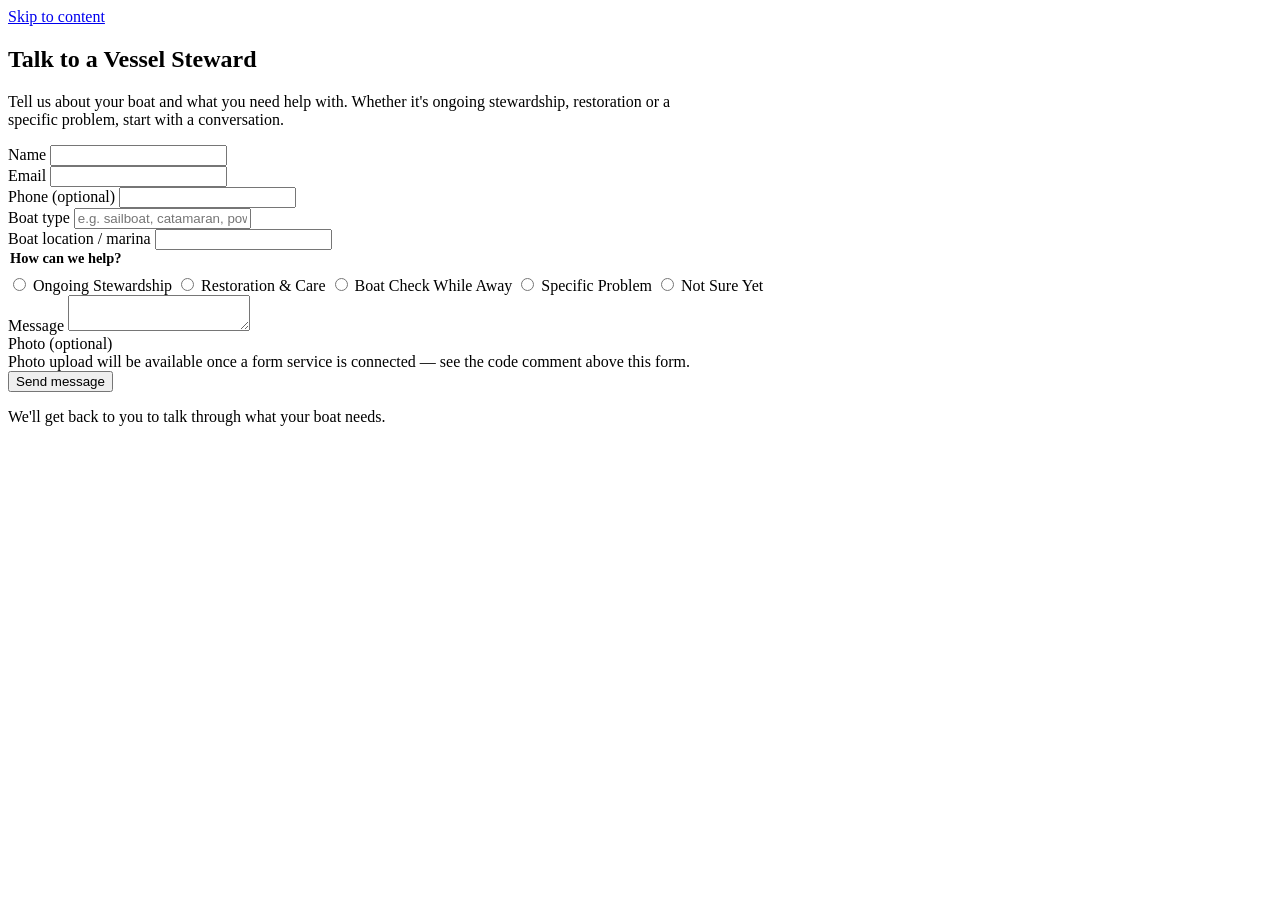
==== contact.html @ 66714bbd "Add files via upload" ====
<!doctype html>
<html lang="en">
<head>
<meta charset="utf-8">
<meta name="viewport" content="width=device-width, initial-scale=1">
<title>Talk to a Vessel Steward — Vessel Steward</title>
<meta name="description" content="Tell us about your boat and what you need help with — stewardship, restoration or a specific problem, on O‘ahu.">
<link rel="icon" href="data:,">
<link rel="preconnect" href="https://fonts.googleapis.com">
<link rel="preconnect" href="https://fonts.gstatic.com" crossorigin>
<link href="https://fonts.googleapis.com/css2?family=Fraunces:opsz,wght@9..144,440;9..144,500;9..144,560&family=Inter:wght@400;500;600;700&display=swap" rel="stylesheet">
<link rel="stylesheet" href="css/tokens.css">
<link rel="stylesheet" href="css/base.css">
<link rel="stylesheet" href="css/layout.css">
<link rel="stylesheet" href="css/components.css">
</head>
<body>
<a class="skip-link" href="#main">Skip to content</a>
<div id="site-header"></div>

<main id="main">
  <section class="wrap" style="padding-block: var(--space-6) var(--space-3); max-width: 44rem;">
    <h1>Talk to a Vessel Steward</h1>
    <p class="lead">Tell us about your boat and what you need help with. Whether it's ongoing stewardship, restoration or a specific problem, start with a conversation.</p>
  </section>

  <section class="wrap section--tight" style="padding-top:0;">
    <!--
      FORM BACKEND — REQUIRED BEFORE LAUNCH
      This is a static site (GitHub Pages) with no backend, so this
      form cannot send itself anywhere yet. Before launch, connect a
      form service such as Formspree, Getform or Basin:
        1. Create an endpoint with the provider of your choice.
        2. Set the <form> action="" below to that endpoint URL.
        3. Set method="POST" (already set).
        4. Follow the provider's docs for any hidden fields they need
           (e.g. Formspree's _replyto or a hidden "subject" field).
      Until that's connected, this form will not deliver messages.
    -->
    <form class="form-grid form-grid--two" action="#" method="POST">
      <div class="field">
        <label for="name">Name</label>
        <input id="name" name="name" type="text" autocomplete="name" required>
      </div>
      <div class="field">
        <label for="email">Email</label>
        <input id="email" name="email" type="email" autocomplete="email" required>
      </div>
      <div class="field">
        <label for="phone">Phone <span style="font-weight:400;color:var(--ink-soft)">(optional)</span></label>
        <input id="phone" name="phone" type="tel" autocomplete="tel">
      </div>
      <div class="field">
        <label for="boat-type">Boat type</label>
        <input id="boat-type" name="boat_type" type="text" placeholder="e.g. sailboat, catamaran, powerboat">
      </div>
      <div class="field field--full">
        <label for="location">Boat location / marina</label>
        <input id="location" name="location" type="text">
      </div>
      <fieldset class="field field--full" style="border:0; padding:0; margin:0;">
        <legend style="font-size:0.9rem; font-weight:600; margin-bottom:0.6em;">How can we help?</legend>
        <div class="radio-group">
          <label class="radio-chip"><input type="radio" name="help_type" value="Ongoing Stewardship" required> Ongoing Stewardship</label>
          <label class="radio-chip"><input type="radio" name="help_type" value="Restoration & Care"> Restoration &amp; Care</label>
          <label class="radio-chip"><input type="radio" name="help_type" value="Boat Check While Away"> Boat Check While Away</label>
          <label class="radio-chip"><input type="radio" name="help_type" value="Specific Problem"> Specific Problem</label>
          <label class="radio-chip"><input type="radio" name="help_type" value="Not Sure Yet"> Not Sure Yet</label>
        </div>
      </fieldset>
      <div class="field field--full">
        <label for="message">Message</label>
        <textarea id="message" name="message" required></textarea>
      </div>
      <div class="field field--full">
        <label for="photo">Photo <span style="font-weight:400;color:var(--ink-soft)">(optional)</span></label>
        <!-- Placeholder only: static hosting can't store uploads.
             A connected form service (see comment above) typically
             supports file-upload fields directly — swap this div
             for that provider's file input once connected. -->
        <div class="upload-ph">Photo upload will be available once a form service is connected — see the code comment above this form.</div>
      </div>
      <div class="field field--full">
        <button class="btn btn-primary" type="submit">Send message</button>
        <p class="field-note">We'll get back to you to talk through what your boat needs.</p>
      </div>
    </form>
  </section>
</main>

<div id="site-footer"></div>
<script src="js/components.js"></script>
<script src="js/main.js"></script>
</body>
</html>
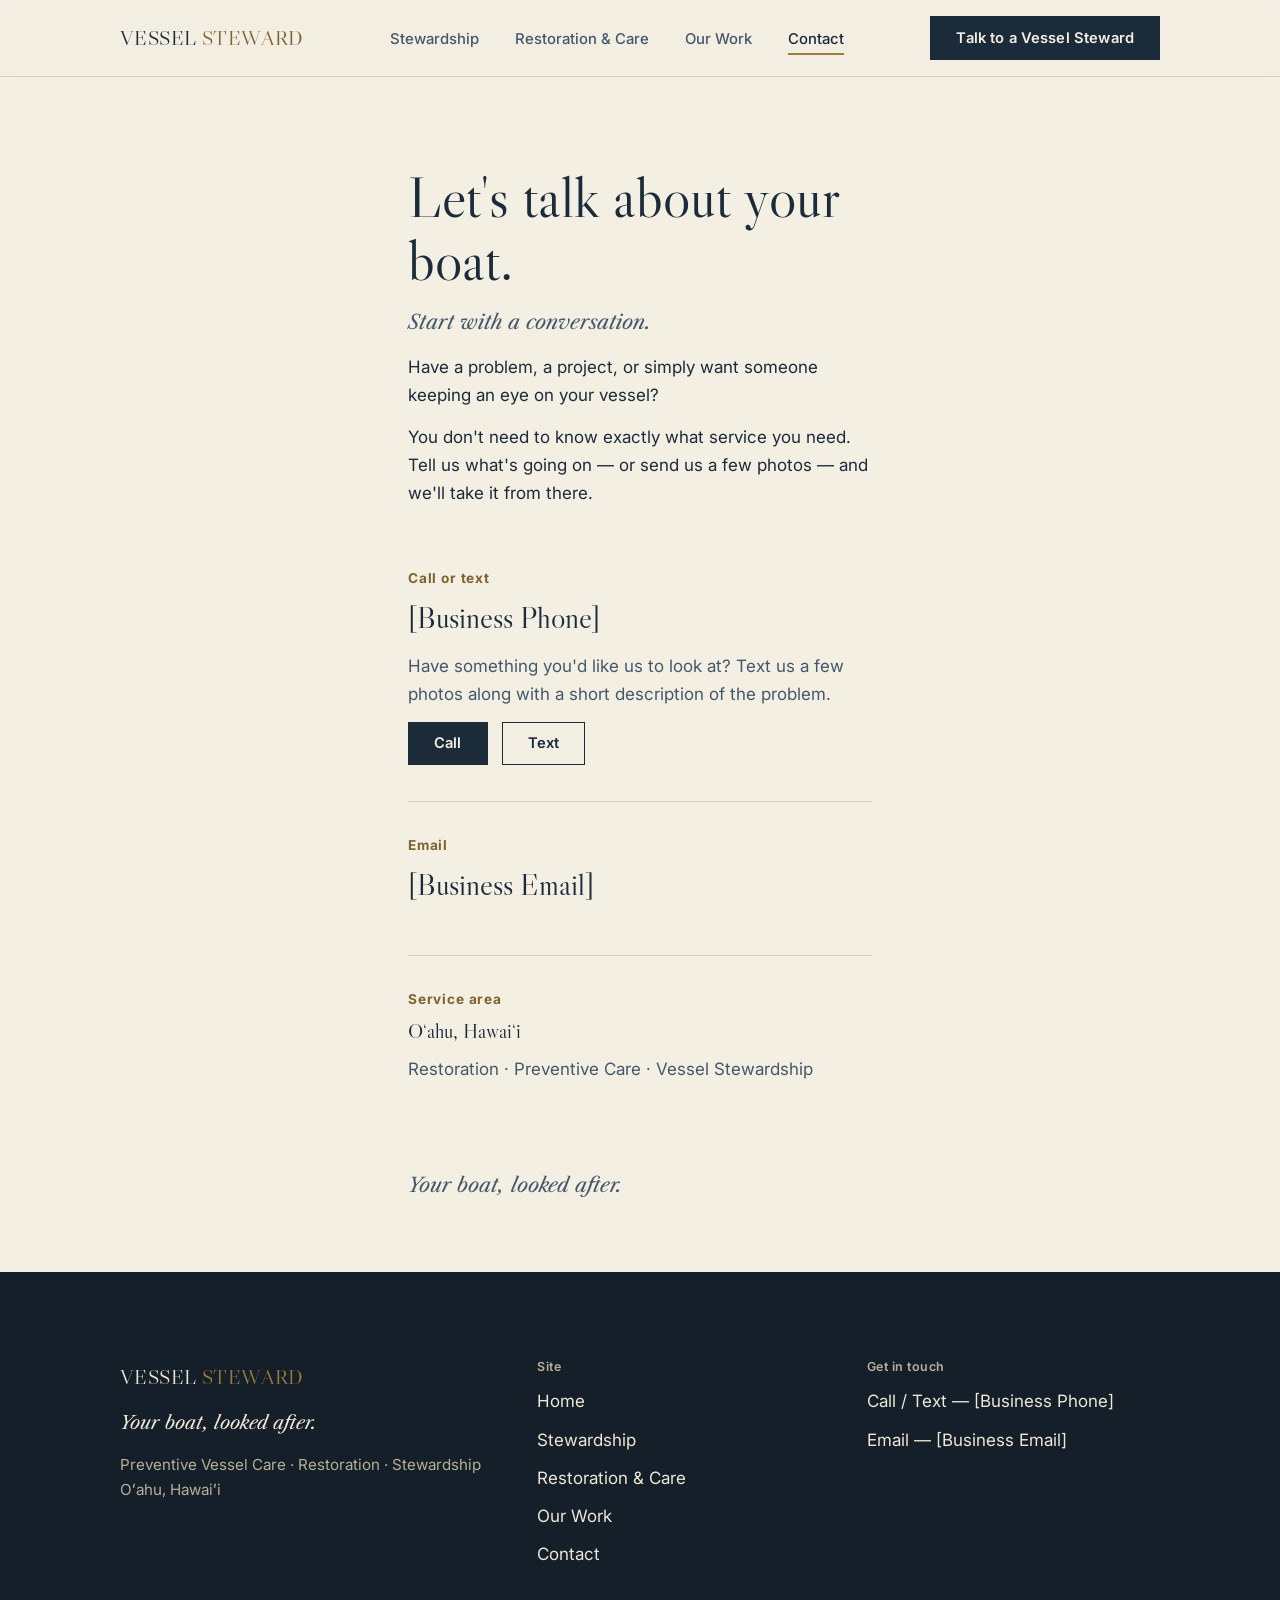
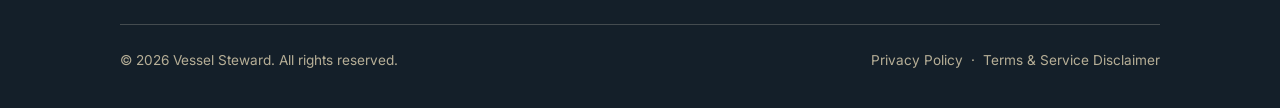
==== commit c32bb8cd: "Add files via upload" ====
--- a/contact.html
+++ b/contact.html
@@ -3,12 +3,15 @@
 <head>
 <meta charset="utf-8">
 <meta name="viewport" content="width=device-width, initial-scale=1">
-<title>Talk to a Vessel Steward — Vessel Steward</title>
-<meta name="description" content="Tell us about your boat and what you need help with — stewardship, restoration or a specific problem, on O‘ahu.">
+<title>Contact — Vessel Steward</title>
+<meta name="description" content="Call or text Vessel Steward to talk about your boat on O‘ahu. Email is available as a secondary option.">
+<meta property="og:title" content="Contact — Vessel Steward">
+<meta property="og:description" content="Let's talk about your boat. Start with a conversation.">
+<meta property="og:type" content="website">
 <link rel="icon" href="data:,">
 <link rel="preconnect" href="https://fonts.googleapis.com">
 <link rel="preconnect" href="https://fonts.gstatic.com" crossorigin>
-<link href="https://fonts.googleapis.com/css2?family=Fraunces:opsz,wght@9..144,440;9..144,500;9..144,560&family=Inter:wght@400;500;600;700&display=swap" rel="stylesheet">
+<link href="https://fonts.googleapis.com/css2?family=Libre+Caslon+Display&family=Libre+Caslon+Text:ital@0;1&family=Inter:wght@400;500;600;700&display=swap" rel="stylesheet">
 <link rel="stylesheet" href="css/tokens.css">
 <link rel="stylesheet" href="css/base.css">
 <link rel="stylesheet" href="css/layout.css">
@@ -19,77 +22,56 @@
 <div id="site-header"></div>
 
 <main id="main">
-  <section class="wrap" style="padding-block: var(--space-6) var(--space-3); max-width: 44rem;">
-    <h1>Talk to a Vessel Steward</h1>
-    <p class="lead">Tell us about your boat and what you need help with. Whether it's ongoing stewardship, restoration or a specific problem, start with a conversation.</p>
+  <section class="wrap" style="padding-block: var(--space-6) var(--space-2); max-width: 36rem;">
+    <h1>Let's talk about your boat.</h1>
+    <p class="lead">Start with a conversation.</p>
+    <p>Have a problem, a project, or simply want someone keeping an eye on your vessel?</p>
+    <p>You don't need to know exactly what service you need. Tell us what's going on — or send us a few photos — and we'll take it from there.</p>
   </section>
 
-  <section class="wrap section--tight" style="padding-top:0;">
-    <!--
-      FORM BACKEND — REQUIRED BEFORE LAUNCH
-      This is a static site (GitHub Pages) with no backend, so this
-      form cannot send itself anywhere yet. Before launch, connect a
-      form service such as Formspree, Getform or Basin:
-        1. Create an endpoint with the provider of your choice.
-        2. Set the <form> action="" below to that endpoint URL.
-        3. Set method="POST" (already set).
-        4. Follow the provider's docs for any hidden fields they need
-           (e.g. Formspree's _replyto or a hidden "subject" field).
-      Until that's connected, this form will not deliver messages.
-    -->
-    <form class="form-grid form-grid--two" action="#" method="POST">
-      <div class="field">
-        <label for="name">Name</label>
-        <input id="name" name="name" type="text" autocomplete="name" required>
+  <section class="wrap section--tight" style="padding-top:0; max-width: 36rem;">
+    <div class="contact-block">
+      <h3>Call or text</h3>
+      <p class="contact-block__value"><a id="contact-phone" href="#">[Business Phone]</a></p>
+      <p style="color: var(--navy-soft)">Have something you'd like us to look at? Text us a few photos along with a short description of the problem.</p>
+      <div class="contact-actions">
+        <a class="btn btn-primary" id="contact-call-btn" href="#">Call</a>
+        <a class="btn btn-secondary" id="contact-text-btn" href="#">Text</a>
       </div>
-      <div class="field">
-        <label for="email">Email</label>
-        <input id="email" name="email" type="email" autocomplete="email" required>
-      </div>
-      <div class="field">
-        <label for="phone">Phone <span style="font-weight:400;color:var(--ink-soft)">(optional)</span></label>
-        <input id="phone" name="phone" type="tel" autocomplete="tel">
-      </div>
-      <div class="field">
-        <label for="boat-type">Boat type</label>
-        <input id="boat-type" name="boat_type" type="text" placeholder="e.g. sailboat, catamaran, powerboat">
-      </div>
-      <div class="field field--full">
-        <label for="location">Boat location / marina</label>
-        <input id="location" name="location" type="text">
-      </div>
-      <fieldset class="field field--full" style="border:0; padding:0; margin:0;">
-        <legend style="font-size:0.9rem; font-weight:600; margin-bottom:0.6em;">How can we help?</legend>
-        <div class="radio-group">
-          <label class="radio-chip"><input type="radio" name="help_type" value="Ongoing Stewardship" required> Ongoing Stewardship</label>
-          <label class="radio-chip"><input type="radio" name="help_type" value="Restoration & Care"> Restoration &amp; Care</label>
-          <label class="radio-chip"><input type="radio" name="help_type" value="Boat Check While Away"> Boat Check While Away</label>
-          <label class="radio-chip"><input type="radio" name="help_type" value="Specific Problem"> Specific Problem</label>
-          <label class="radio-chip"><input type="radio" name="help_type" value="Not Sure Yet"> Not Sure Yet</label>
-        </div>
-      </fieldset>
-      <div class="field field--full">
-        <label for="message">Message</label>
-        <textarea id="message" name="message" required></textarea>
-      </div>
-      <div class="field field--full">
-        <label for="photo">Photo <span style="font-weight:400;color:var(--ink-soft)">(optional)</span></label>
-        <!-- Placeholder only: static hosting can't store uploads.
-             A connected form service (see comment above) typically
-             supports file-upload fields directly — swap this div
-             for that provider's file input once connected. -->
-        <div class="upload-ph">Photo upload will be available once a form service is connected — see the code comment above this form.</div>
-      </div>
-      <div class="field field--full">
-        <button class="btn btn-primary" type="submit">Send message</button>
-        <p class="field-note">We'll get back to you to talk through what your boat needs.</p>
-      </div>
-    </form>
+    </div>
+
+    <div class="contact-block">
+      <h3>Email</h3>
+      <p class="contact-block__value"><a id="contact-email" href="#">[Business Email]</a></p>
+    </div>
+
+    <div class="contact-block">
+      <h3>Service area</h3>
+      <p class="contact-block__value" style="font-size: 1.3rem;">O‘ahu, Hawai‘i</p>
+      <p style="color: var(--navy-soft)">Restoration &middot; Preventive Care &middot; Vessel Stewardship</p>
+    </div>
+
+    <p class="lead" style="margin-top: var(--space-4)">Your boat, looked after.</p>
   </section>
 </main>
 
 <div id="site-footer"></div>
+<script src="data/business-info.js"></script>
 <script src="js/components.js"></script>
 <script src="js/main.js"></script>
+<script>
+  document.addEventListener("DOMContentLoaded", function () {
+    var biz = window.VS_BUSINESS;
+    if (!biz) return;
+    var phone = document.getElementById("contact-phone");
+    var email = document.getElementById("contact-email");
+    var callBtn = document.getElementById("contact-call-btn");
+    var textBtn = document.getElementById("contact-text-btn");
+    if (phone) { phone.textContent = biz.phoneDisplay; phone.href = biz.phoneHref; }
+    if (email) { email.textContent = biz.emailDisplay; email.href = biz.emailHref; }
+    if (callBtn) callBtn.href = biz.phoneHref;
+    if (textBtn) textBtn.href = biz.smsHref;
+  });
+</script>
 </body>
 </html>
--- a/css/tokens.css
+++ b/css/tokens.css
@@ -0,0 +1,47 @@
+/* =========================================================
+   VESSEL STEWARD — DESIGN TOKENS
+   Established American yacht-club / marine-craftsmanship palette.
+   Edit here to restyle the whole site from one place.
+   ========================================================= */
+:root {
+  /* ---- Color ---- */
+  --ivory: #F3EFE3;        /* sailcloth — primary background */
+  --ivory-deep: #EAE2CC;   /* recessed panels, alt sections */
+  --paper: #FAF8F1;        /* lightest surface, cards on ivory-deep */
+  --navy: #1C2B3A;         /* deep marine ink — primary text & headings */
+  --navy-soft: #45586A;    /* secondary text */
+  --navy-deep: #141F29;    /* footer / deepest navy surface */
+  --teak: #8B6239;         /* warm wood — used in photography captions only */
+  --brass: #9C7A3C;        /* restrained bronze/brass accent */
+  --brass-deep: #7E632F;   /* brass hover/active */
+  --line: #D8CEB2;         /* warm hairline border */
+  --line-on-navy: rgba(237, 231, 214, 0.22);
+  --on-navy: #EDE7D6;      /* text on navy surfaces */
+  --on-navy-soft: #B7AF97;
+
+  /* ---- Type ---- */
+  --font-display: "Libre Caslon Display", Georgia, "Times New Roman", serif;
+  --font-serif-text: "Libre Caslon Text", Georgia, serif;
+  --font-body: "Inter", -apple-system, BlinkMacSystemFont, "Segoe UI", sans-serif;
+
+  --step-caption: 0.8125rem;
+  --step-body: 1.0625rem;
+  --step-lead: 1.25rem;
+  --step-h3: clamp(1.2rem, 1.08rem + 0.5vw, 1.5rem);
+  --step-h2: clamp(1.7rem, 1.4rem + 1.4vw, 2.5rem);
+  --step-h1: clamp(2.2rem, 1.6rem + 2.8vw, 3.6rem);
+
+  --space-1: 0.5rem;
+  --space-2: 0.875rem;
+  --space-3: 1.5rem;
+  --space-4: 2.25rem;
+  --space-5: 3.5rem;
+  --space-6: 5.5rem;
+  --space-7: 7.5rem;
+
+  --content-max: 72rem;
+  --text-max: 38rem;
+
+  --radius: 0px; /* square, engraved ledger feel — no rounded-SaaS corners */
+  --ease: cubic-bezier(0.4, 0, 0.2, 1);
+}
--- a/css/base.css
+++ b/css/base.css
@@ -0,0 +1,138 @@
+/* =========================================================
+   VESSEL STEWARD — BASE
+   ========================================================= */
+
+*, *::before, *::after { box-sizing: border-box; }
+html { scroll-behavior: smooth; }
+@media (prefers-reduced-motion: reduce) {
+  html { scroll-behavior: auto; }
+  *, *::before, *::after {
+    animation-duration: 0.001ms !important;
+    animation-iteration-count: 1 !important;
+    transition-duration: 0.001ms !important;
+    scroll-behavior: auto !important;
+  }
+}
+
+body {
+  margin: 0;
+  background: var(--ivory);
+  color: var(--navy);
+  font-family: var(--font-body);
+  font-size: var(--step-body);
+  line-height: 1.65;
+  -webkit-font-smoothing: antialiased;
+}
+
+img { max-width: 100%; display: block; }
+
+h1, h2, h3, h4 {
+  font-family: var(--font-display);
+  font-weight: 400;
+  line-height: 1.1;
+  margin: 0 0 var(--space-2);
+  color: var(--navy);
+}
+h1 { font-size: var(--step-h1); }
+h2 { font-size: var(--step-h2); }
+h3 { font-size: var(--step-h3); }
+
+p {
+  margin: 0 0 var(--space-2);
+  max-width: 36rem;
+}
+p.lead { font-size: var(--step-lead); color: var(--navy-soft); font-family: var(--font-serif-text); font-style: italic; }
+
+a { color: inherit; }
+a.link-brass {
+  color: var(--brass-deep);
+  text-decoration: underline;
+  text-underline-offset: 3px;
+  text-decoration-thickness: 1px;
+}
+a.link-brass:hover { color: var(--navy); }
+
+ul, ol { padding-left: 1.1em; }
+button { font-family: inherit; }
+
+:focus-visible { outline: 2px solid var(--brass); outline-offset: 3px; }
+
+.visually-hidden {
+  position: absolute; width: 1px; height: 1px; padding: 0; margin: -1px;
+  overflow: hidden; clip: rect(0,0,0,0); white-space: nowrap; border: 0;
+}
+
+.skip-link {
+  position: absolute; left: var(--space-2); top: -60px;
+  background: var(--navy); color: var(--on-navy);
+  padding: 0.6em 1em; z-index: 200; transition: top 0.2s var(--ease);
+}
+.skip-link:focus { top: var(--space-2); }
+
+/* ---- Layout helpers ---- */
+.wrap { max-width: var(--content-max); margin-inline: auto; padding-inline: var(--space-3); }
+@media (min-width: 900px) { .wrap { padding-inline: var(--space-5); } }
+
+.section { padding-block: var(--space-6); }
+.section--tight { padding-block: var(--space-5); }
+.section--panel { background: var(--ivory-deep); }
+.section--navy { background: var(--navy); color: var(--on-navy); }
+.section--navy h1, .section--navy h2, .section--navy h3 { color: var(--on-navy); }
+.section--navy p { color: var(--on-navy-soft); }
+.section--navy p.lead { color: var(--on-navy); }
+
+.section-head { max-width: 42rem; margin-bottom: var(--space-5); }
+.section-head--center { margin-inline: auto; text-align: center; }
+.text-max { max-width: var(--text-max); }
+
+.rule {
+  border: 0;
+  border-top: 1px solid var(--brass);
+  width: 3.5rem;
+  margin: 0 0 var(--space-3);
+}
+.rule--center { margin-inline: auto; }
+.hr { border: 0; border-top: 1px solid var(--line); margin: 0; }
+
+/* ---- Buttons ---- */
+.btn {
+  display: inline-flex; align-items: center; gap: 0.5em;
+  border: 1px solid transparent;
+  padding: 0.9em 1.7em; font-size: 0.92rem; font-weight: 600;
+  letter-spacing: 0.01em;
+  text-decoration: none; cursor: pointer; border-radius: var(--radius);
+  transition: background 0.2s var(--ease), color 0.2s var(--ease), border-color 0.2s var(--ease);
+  line-height: 1;
+}
+.btn-primary { background: var(--navy); color: var(--ivory); }
+.btn-primary:hover, .btn-primary:focus-visible { background: var(--brass-deep); }
+.btn-secondary { background: transparent; color: var(--navy); border-color: var(--navy); }
+.btn-secondary:hover, .btn-secondary:focus-visible { background: var(--navy); color: var(--ivory); }
+.section--navy .btn-secondary { color: var(--on-navy); border-color: var(--on-navy-soft); }
+.section--navy .btn-secondary:hover { background: var(--on-navy); color: var(--navy); }
+.section--navy .btn-primary { background: var(--brass); color: var(--navy-deep); }
+.section--navy .btn-primary:hover { background: var(--ivory); }
+
+.cta-row { display: flex; flex-wrap: wrap; gap: var(--space-2); align-items: center; }
+
+/* ---- Image placeholders ---- */
+.ph {
+  position: relative;
+  display: flex; align-items: flex-end;
+  background: repeating-linear-gradient(135deg, var(--ivory-deep), var(--ivory-deep) 10px, var(--ivory) 10px, var(--ivory) 20px);
+  border: 1px solid var(--line);
+  color: var(--navy-soft);
+  overflow: hidden;
+}
+.ph__label {
+  font-size: var(--step-caption);
+  background: rgba(250,248,241,0.94);
+  padding: 0.5em 0.8em; margin: var(--space-1);
+  border: 1px solid var(--line);
+  max-width: calc(100% - 1.6em);
+}
+.ph--wide { aspect-ratio: 16 / 9; }
+.ph--square { aspect-ratio: 1 / 1; }
+.ph--tall { aspect-ratio: 3 / 4; }
+.ph--hero { aspect-ratio: 4 / 5; }
+@media (min-width: 700px) { .ph--hero { aspect-ratio: 5 / 6; } }
--- a/css/layout.css
+++ b/css/layout.css
@@ -0,0 +1,84 @@
+/* =========================================================
+   VESSEL STEWARD — HEADER / NAV / FOOTER
+   ========================================================= */
+
+.site-header {
+  position: sticky; top: 0; z-index: 100;
+  background: rgba(243, 239, 227, 0.94);
+  backdrop-filter: saturate(140%) blur(6px);
+  border-bottom: 1px solid var(--line);
+}
+.site-header .wrap { display: flex; align-items: center; justify-content: space-between; min-height: 4.75rem; }
+
+.wordmark {
+  font-family: var(--font-display);
+  font-size: 1.3rem;
+  letter-spacing: 0.02em;
+  text-decoration: none; color: var(--navy); white-space: nowrap;
+}
+.wordmark span { color: var(--brass-deep); }
+
+.nav-primary { display: none; }
+.nav-primary ul { list-style: none; display: flex; gap: var(--space-4); margin: 0; padding: 0; }
+.nav-primary a {
+  text-decoration: none; font-size: 0.93rem; font-weight: 500;
+  color: var(--navy-soft); padding: 0.35em 0;
+  border-bottom: 2px solid transparent;
+  transition: color 0.2s var(--ease), border-color 0.2s var(--ease);
+}
+.nav-primary a:hover, .nav-primary a[aria-current="page"] { color: var(--navy); border-color: var(--brass); }
+
+.header-cta { display: none; }
+
+.nav-toggle {
+  display: inline-flex; align-items: center; gap: 0.5em;
+  background: transparent; border: 1px solid var(--line);
+  padding: 0.55em 0.9em; border-radius: var(--radius);
+}
+.nav-toggle svg { width: 20px; height: 20px; }
+
+@media (min-width: 980px) {
+  .nav-primary { display: block; }
+  .header-cta { display: inline-flex; }
+  .nav-toggle { display: none; }
+}
+
+.mobile-menu {
+  position: fixed; inset: 0; background: var(--ivory); z-index: 150;
+  padding: var(--space-3); display: none; flex-direction: column;
+}
+.mobile-menu.is-open { display: flex; }
+.mobile-menu__top { display: flex; justify-content: space-between; align-items: center; margin-bottom: var(--space-5); }
+.mobile-menu__close { background: transparent; border: 1px solid var(--line); padding: 0.55em 0.9em; border-radius: var(--radius); }
+.mobile-menu ul { list-style: none; margin: 0; padding: 0; display: flex; flex-direction: column; gap: var(--space-3); }
+.mobile-menu a { text-decoration: none; color: var(--navy); font-family: var(--font-display); font-size: 1.7rem; }
+.mobile-menu .cta-row { margin-top: var(--space-5); flex-direction: column; align-items: stretch; }
+.mobile-menu .btn { width: 100%; justify-content: center; }
+
+/* ---- Footer ---- */
+.site-footer { background: var(--navy-deep); color: var(--on-navy); padding-block: var(--space-6) var(--space-4); }
+.site-footer .wordmark { color: var(--on-navy); }
+.site-footer .wordmark span { color: var(--brass); }
+.footer-top {
+  display: grid; gap: var(--space-4);
+  padding-bottom: var(--space-5);
+  border-bottom: 1px solid var(--line-on-navy);
+}
+@media (min-width: 760px) { .footer-top { grid-template-columns: 1.3fr 1fr 1fr; } }
+.footer-tagline { font-family: var(--font-serif-text); font-style: italic; font-size: 1.15rem; margin-top: var(--space-2); max-width: 24rem; color: var(--on-navy); }
+.footer-note { color: var(--on-navy-soft); font-size: 0.95rem; max-width: 24rem; margin-bottom: 0; }
+.footer-col h4 {
+  font-family: var(--font-body); font-size: 0.78rem; letter-spacing: 0.04em;
+  color: var(--on-navy-soft); margin-bottom: var(--space-2); font-weight: 600;
+}
+.footer-col ul { list-style: none; margin: 0; padding: 0; display: flex; flex-direction: column; gap: 0.6em; }
+.footer-col a { color: var(--on-navy); text-decoration: none; }
+.footer-col a:hover { text-decoration: underline; }
+.footer-bottom {
+  display: flex; flex-wrap: wrap; gap: var(--space-2) var(--space-4);
+  justify-content: space-between; align-items: center;
+  padding-top: var(--space-3); font-size: 0.85rem; color: var(--on-navy-soft);
+}
+.footer-legal { display: flex; gap: 0.6em; flex-wrap: wrap; }
+.footer-legal a { color: var(--on-navy-soft); text-decoration: none; }
+.footer-legal a:hover { color: var(--on-navy); text-decoration: underline; }
--- a/css/components.css
+++ b/css/components.css
@@ -0,0 +1,130 @@
+/* =========================================================
+   VESSEL STEWARD — COMPONENTS
+   ========================================================= */
+
+/* ---- Hero ---- */
+.hero {
+  display: grid; gap: var(--space-4);
+  padding-block: var(--space-5) var(--space-6);
+  align-items: center;
+}
+@media (min-width: 900px) {
+  .hero { grid-template-columns: 1fr 1fr; gap: var(--space-6); padding-block: var(--space-6) var(--space-7); }
+}
+.hero--compact { padding-block: var(--space-5) var(--space-5); }
+.hero h1 { margin-bottom: var(--space-2); }
+.hero .lead { margin-bottom: var(--space-3); }
+
+/* ---- Concept row (short labeled items, not cards) ---- */
+.concept-grid { display: grid; gap: var(--space-4); margin-top: var(--space-4); }
+@media (min-width: 700px) {
+  .concept-grid--3 { grid-template-columns: repeat(3, 1fr); }
+}
+.concept { padding-top: var(--space-2); border-top: 1px solid var(--brass); }
+.concept h3 { font-size: 1rem; font-family: var(--font-body); font-weight: 600; letter-spacing: 0.01em; margin-bottom: 0.35em; }
+.concept p { font-size: 0.98rem; color: var(--navy-soft); margin-bottom: 0; }
+
+/* ---- Digital Boat Care Journal mockup ---- */
+.journal { border: 1px solid var(--line); background: var(--paper); }
+.journal__bar { display: flex; align-items: center; gap: var(--space-2); padding: var(--space-2) var(--space-3); border-bottom: 1px solid var(--line); background: var(--ivory-deep); }
+.journal__dot { width: 8px; height: 8px; border-radius: 50%; background: var(--brass); opacity: 0.55; }
+.journal__title { font-size: 0.85rem; color: var(--navy-soft); margin-left: 0.5em; font-family: var(--font-body); }
+.journal__body { padding: var(--space-3); }
+.journal__categories { display: grid; grid-template-columns: repeat(2, 1fr); gap: var(--space-2); }
+@media (min-width: 620px) { .journal__categories { grid-template-columns: repeat(3, 1fr); } }
+.journal__cat { border: 1px solid var(--line); background: var(--ivory); padding: var(--space-2); }
+.journal__cat span { display: block; font-size: 0.78rem; letter-spacing: 0.02em; color: var(--brass-deep); font-weight: 700; margin-bottom: 0.3em; }
+.journal__cat small { color: var(--navy-soft); font-size: 0.85rem; }
+
+.benefit-row { display: grid; gap: var(--space-3); margin-top: var(--space-4); }
+@media (min-width: 700px) { .benefit-row { grid-template-columns: repeat(3, 1fr); } }
+.benefit { border-top: 1px solid var(--line); padding-top: var(--space-2); }
+.benefit h3 { font-size: 1rem; font-family: var(--font-body); font-weight: 600; margin-bottom: 0.35em; }
+.benefit p { font-size: 0.95rem; color: var(--navy-soft); margin-bottom: 0; }
+
+/* =========================================================
+   ACCORDIONS
+   Two flavors sharing one visual language:
+   - .accordion--single  (Restoration & Care: only one open at a time)
+   - .accordion--multi   (Stewardship checklists: open independently)
+   ========================================================= */
+.accordion { border-top: 1px solid var(--line); margin-top: var(--space-4); }
+.accordion-row { border-bottom: 1px solid var(--line); }
+
+.accordion-trigger {
+  width: 100%; text-align: left; background: none; border: 0; cursor: pointer;
+  display: flex; align-items: center; justify-content: space-between; gap: var(--space-3);
+  padding: var(--space-3) 0;
+}
+.accordion-trigger__text { display: flex; flex-direction: column; gap: 0.35em; }
+.accordion-trigger__title {
+  font-family: var(--font-display); font-size: 1.25rem; color: var(--navy);
+  display: flex; align-items: baseline; gap: 0.6em;
+}
+.accordion-trigger__num { font-family: var(--font-body); font-size: 0.78rem; color: var(--brass-deep); letter-spacing: 0.04em; }
+.accordion-trigger__preview { font-size: 0.92rem; color: var(--navy-soft); }
+.accordion-trigger__mark {
+  flex-shrink: 0; font-family: var(--font-body); font-size: 1.6rem; font-weight: 300;
+  color: var(--brass); transition: transform 0.2s var(--ease); line-height: 1;
+}
+.accordion-trigger[aria-expanded="true"] .accordion-trigger__mark { transform: rotate(45deg); }
+
+.accordion-panel { overflow: hidden; max-height: 0; transition: max-height 0.28s var(--ease); }
+.accordion-panel__inner { padding-bottom: var(--space-4); }
+
+/* Restoration & Care: two-column plain service list, no descriptions */
+.service-list { list-style: none; margin: 0; padding: 0; columns: 1; column-gap: var(--space-4); }
+@media (min-width: 640px) { .service-list { columns: 2; } }
+.service-list li { break-inside: avoid; padding: 0.5em 0; border-top: 1px solid var(--line); font-size: 0.98rem; }
+.service-list li:first-child,
+.service-list li:nth-child(2) { border-top: 0; }
+@media (min-width: 640px) {
+  .service-list li:nth-child(2) { border-top: 1px solid var(--line); }
+}
+
+/* Stewardship checklists: single-column item list */
+.check-plain { list-style: none; margin: 0; padding: 0; }
+.check-plain li { padding: 0.55em 0; border-top: 1px solid var(--line); font-size: 0.98rem; }
+.check-plain li:first-child { border-top: 0; }
+
+.accordion-footnote { font-size: 0.86rem; color: var(--navy-soft); margin-top: var(--space-3); }
+
+/* ---- Pricing ---- */
+.pricing-grid { display: grid; gap: var(--space-4); margin-top: var(--space-4); }
+@media (min-width: 700px) { .pricing-grid { grid-template-columns: repeat(2, 1fr); } }
+.pricing-card { border: 1px solid var(--line); background: var(--paper); padding: var(--space-4); }
+.pricing-card h3 { font-size: 1.1rem; margin-bottom: 0.3em; }
+.pricing-card__amount { font-family: var(--font-display); font-size: 2.1rem; margin: 0.4em 0 0; color: var(--navy); }
+.pricing-card__amount small { font-family: var(--font-body); font-size: 0.95rem; color: var(--navy-soft); font-weight: 500; }
+.pricing-includes { margin-top: var(--space-4); border-top: 1px solid var(--line); padding-top: var(--space-3); }
+.pricing-includes__list { list-style: none; margin: var(--space-2) 0 0; padding: 0; display: flex; flex-wrap: wrap; gap: 0.5em 1em; color: var(--navy-soft); font-size: 0.95rem; }
+.pricing-includes__list li::after { content: "·"; margin-left: 1em; color: var(--brass); }
+.pricing-includes__list li:last-child::after { content: ""; margin-left: 0; }
+.pricing-disclaimer { font-size: 0.88rem; color: var(--navy-soft); margin-top: var(--space-4); max-width: 42rem; }
+
+/* ---- Our Work: large project blocks (not small cards) ---- */
+.project-block { padding-block: var(--space-5); border-top: 1px solid var(--line); }
+.project-block__head { display: flex; flex-wrap: wrap; justify-content: space-between; align-items: baseline; gap: var(--space-2); margin-bottom: var(--space-3); }
+.project-block__cat { font-family: var(--font-body); font-size: 0.8rem; letter-spacing: 0.04em; color: var(--brass-deep); font-weight: 600; }
+.project-sequence { display: grid; grid-template-columns: repeat(3, 1fr); gap: var(--space-2); }
+@media (max-width: 640px) { .project-sequence { grid-template-columns: 1fr; } }
+.project-sequence .ph { aspect-ratio: 4/3; }
+
+/* Homepage Our Work preview — large photography, light captions */
+.work-preview { display: grid; gap: var(--space-4); margin-top: var(--space-4); }
+@media (min-width: 760px) { .work-preview { grid-template-columns: repeat(3, 1fr); } }
+.work-preview__item figcaption { margin-top: var(--space-2); font-family: var(--font-display); font-size: 1.05rem; }
+
+/* ---- Contact page blocks ---- */
+.contact-block { border-top: 1px solid var(--line); padding-block: var(--space-4); }
+.contact-block:first-child { border-top: 0; }
+.contact-block h3 { font-size: 0.85rem; font-family: var(--font-body); letter-spacing: 0.06em; color: var(--brass-deep); font-weight: 700; margin-bottom: 0.5em; }
+.contact-block__value { font-family: var(--font-display); font-size: 1.9rem; margin-bottom: 0.3em; }
+.contact-block__value a { text-decoration: none; color: var(--navy); }
+.contact-block__value a:hover { color: var(--brass-deep); }
+.contact-actions { display: flex; flex-wrap: wrap; gap: var(--space-2); margin-top: var(--space-2); }
+
+/* ---- Legal page typography ---- */
+.legal h2 { font-size: 1.3rem; margin-top: var(--space-5); }
+.legal p, .legal li { color: var(--navy-soft); max-width: 42rem; }
+.legal .updated { color: var(--navy-soft); font-size: 0.9rem; margin-bottom: var(--space-4); }
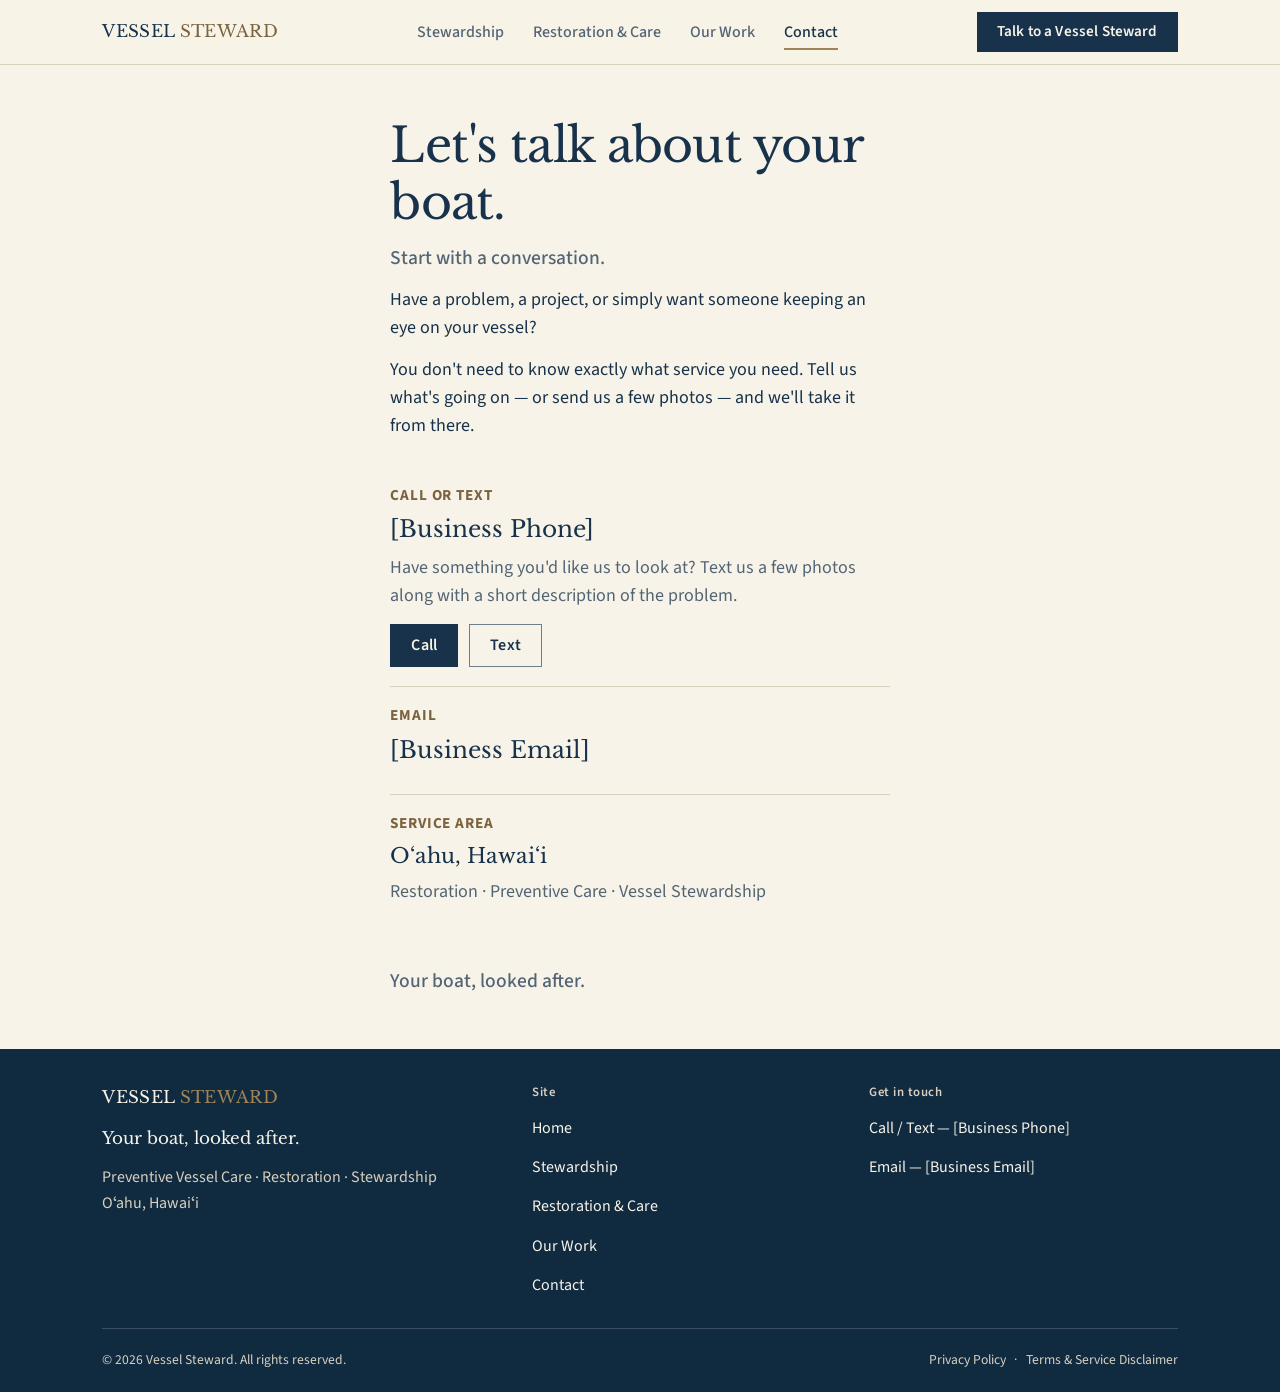
==== commit b540a6e2: "Add files via upload" ====
--- a/contact.html
+++ b/contact.html
@@ -11,7 +11,7 @@
 <link rel="icon" href="data:,">
 <link rel="preconnect" href="https://fonts.googleapis.com">
 <link rel="preconnect" href="https://fonts.gstatic.com" crossorigin>
-<link href="https://fonts.googleapis.com/css2?family=Libre+Caslon+Display&family=Libre+Caslon+Text:ital@0;1&family=Inter:wght@400;500;600;700&display=swap" rel="stylesheet">
+<link href="https://fonts.googleapis.com/css2?family=Libre+Baskerville:wght@400;700&family=Source+Sans+3:wght@400;500;600;700&display=swap" rel="stylesheet">
 <link rel="stylesheet" href="css/tokens.css">
 <link rel="stylesheet" href="css/base.css">
 <link rel="stylesheet" href="css/layout.css">
--- a/css/tokens.css
+++ b/css/tokens.css
@@ -1,47 +1,40 @@
-/* =========================================================
-   VESSEL STEWARD — DESIGN TOKENS
-   Established American yacht-club / marine-craftsmanship palette.
-   Edit here to restyle the whole site from one place.
-   ========================================================= */
 :root {
-  /* ---- Color ---- */
-  --ivory: #F3EFE3;        /* sailcloth — primary background */
-  --ivory-deep: #EAE2CC;   /* recessed panels, alt sections */
-  --paper: #FAF8F1;        /* lightest surface, cards on ivory-deep */
-  --navy: #1C2B3A;         /* deep marine ink — primary text & headings */
-  --navy-soft: #45586A;    /* secondary text */
-  --navy-deep: #141F29;    /* footer / deepest navy surface */
-  --teak: #8B6239;         /* warm wood — used in photography captions only */
-  --brass: #9C7A3C;        /* restrained bronze/brass accent */
-  --brass-deep: #7E632F;   /* brass hover/active */
-  --line: #D8CEB2;         /* warm hairline border */
-  --line-on-navy: rgba(237, 231, 214, 0.22);
-  --on-navy: #EDE7D6;      /* text on navy surfaces */
-  --on-navy-soft: #B7AF97;
+  --ivory: #F7F3E8;
+  --ivory-deep: #F1EBDD;
+  --paper: #FCFAF4;
+  --navy: #17324A;
+  --navy-soft: #536575;
+  --navy-deep: #102A40;
+  --teak: #8A6644;
+  --brass: #A18455;
+  --brass-deep: #7C633F;
+  --line: #D9D0BE;
+  --line-on-navy: rgba(247,243,232,.18);
+  --on-navy: #F7F3E8;
+  --on-navy-soft: #D8D0BF;
 
-  /* ---- Type ---- */
-  --font-display: "Libre Caslon Display", Georgia, "Times New Roman", serif;
-  --font-serif-text: "Libre Caslon Text", Georgia, serif;
-  --font-body: "Inter", -apple-system, BlinkMacSystemFont, "Segoe UI", sans-serif;
+  --font-display: "Libre Baskerville", Georgia, serif;
+  --font-body: "Source Sans 3", -apple-system, BlinkMacSystemFont, "Segoe UI", sans-serif;
 
-  --step-caption: 0.8125rem;
-  --step-body: 1.0625rem;
-  --step-lead: 1.25rem;
-  --step-h3: clamp(1.2rem, 1.08rem + 0.5vw, 1.5rem);
-  --step-h2: clamp(1.7rem, 1.4rem + 1.4vw, 2.5rem);
-  --step-h1: clamp(2.2rem, 1.6rem + 2.8vw, 3.6rem);
+  --step-caption: .9rem;
+  --step-small: 1rem;
+  --step-body: 1.125rem;
+  --step-nav: 1rem;
+  --step-lead: 1.22rem;
+  --step-h3: clamp(1.12rem, 1.05rem + .25vw, 1.28rem);
+  --step-h2: clamp(1.75rem, 1.5rem + .75vw, 2.25rem);
+  --step-h1: clamp(2.2rem, 1.85rem + 1.4vw, 3.15rem);
 
-  --space-1: 0.5rem;
-  --space-2: 0.875rem;
-  --space-3: 1.5rem;
-  --space-4: 2.25rem;
-  --space-5: 3.5rem;
-  --space-6: 5.5rem;
-  --space-7: 7.5rem;
+  --space-1: .5rem;
+  --space-2: .8rem;
+  --space-3: 1.25rem;
+  --space-4: 1.8rem;
+  --space-5: 2.5rem;
+  --space-6: 3.25rem;
+  --space-7: 4.25rem;
 
   --content-max: 72rem;
-  --text-max: 38rem;
-
-  --radius: 0px; /* square, engraved ledger feel — no rounded-SaaS corners */
-  --ease: cubic-bezier(0.4, 0, 0.2, 1);
+  --text-max: 39rem;
+  --radius: 0;
+  --ease: cubic-bezier(.4,0,.2,1);
 }
--- a/css/base.css
+++ b/css/base.css
@@ -1,138 +1,27 @@
-/* =========================================================
-   VESSEL STEWARD — BASE
-   ========================================================= */
-
-*, *::before, *::after { box-sizing: border-box; }
-html { scroll-behavior: smooth; }
-@media (prefers-reduced-motion: reduce) {
-  html { scroll-behavior: auto; }
-  *, *::before, *::after {
-    animation-duration: 0.001ms !important;
-    animation-iteration-count: 1 !important;
-    transition-duration: 0.001ms !important;
-    scroll-behavior: auto !important;
-  }
-}
-
-body {
-  margin: 0;
-  background: var(--ivory);
-  color: var(--navy);
-  font-family: var(--font-body);
-  font-size: var(--step-body);
-  line-height: 1.65;
-  -webkit-font-smoothing: antialiased;
-}
-
-img { max-width: 100%; display: block; }
-
-h1, h2, h3, h4 {
-  font-family: var(--font-display);
-  font-weight: 400;
-  line-height: 1.1;
-  margin: 0 0 var(--space-2);
-  color: var(--navy);
-}
-h1 { font-size: var(--step-h1); }
-h2 { font-size: var(--step-h2); }
-h3 { font-size: var(--step-h3); }
-
-p {
-  margin: 0 0 var(--space-2);
-  max-width: 36rem;
-}
-p.lead { font-size: var(--step-lead); color: var(--navy-soft); font-family: var(--font-serif-text); font-style: italic; }
-
-a { color: inherit; }
-a.link-brass {
-  color: var(--brass-deep);
-  text-decoration: underline;
-  text-underline-offset: 3px;
-  text-decoration-thickness: 1px;
-}
-a.link-brass:hover { color: var(--navy); }
-
-ul, ol { padding-left: 1.1em; }
-button { font-family: inherit; }
-
-:focus-visible { outline: 2px solid var(--brass); outline-offset: 3px; }
-
-.visually-hidden {
-  position: absolute; width: 1px; height: 1px; padding: 0; margin: -1px;
-  overflow: hidden; clip: rect(0,0,0,0); white-space: nowrap; border: 0;
-}
-
-.skip-link {
-  position: absolute; left: var(--space-2); top: -60px;
-  background: var(--navy); color: var(--on-navy);
-  padding: 0.6em 1em; z-index: 200; transition: top 0.2s var(--ease);
-}
-.skip-link:focus { top: var(--space-2); }
-
-/* ---- Layout helpers ---- */
-.wrap { max-width: var(--content-max); margin-inline: auto; padding-inline: var(--space-3); }
-@media (min-width: 900px) { .wrap { padding-inline: var(--space-5); } }
-
-.section { padding-block: var(--space-6); }
-.section--tight { padding-block: var(--space-5); }
-.section--panel { background: var(--ivory-deep); }
-.section--navy { background: var(--navy); color: var(--on-navy); }
-.section--navy h1, .section--navy h2, .section--navy h3 { color: var(--on-navy); }
-.section--navy p { color: var(--on-navy-soft); }
-.section--navy p.lead { color: var(--on-navy); }
-
-.section-head { max-width: 42rem; margin-bottom: var(--space-5); }
-.section-head--center { margin-inline: auto; text-align: center; }
-.text-max { max-width: var(--text-max); }
-
-.rule {
-  border: 0;
-  border-top: 1px solid var(--brass);
-  width: 3.5rem;
-  margin: 0 0 var(--space-3);
-}
-.rule--center { margin-inline: auto; }
-.hr { border: 0; border-top: 1px solid var(--line); margin: 0; }
-
-/* ---- Buttons ---- */
-.btn {
-  display: inline-flex; align-items: center; gap: 0.5em;
-  border: 1px solid transparent;
-  padding: 0.9em 1.7em; font-size: 0.92rem; font-weight: 600;
-  letter-spacing: 0.01em;
-  text-decoration: none; cursor: pointer; border-radius: var(--radius);
-  transition: background 0.2s var(--ease), color 0.2s var(--ease), border-color 0.2s var(--ease);
-  line-height: 1;
-}
-.btn-primary { background: var(--navy); color: var(--ivory); }
-.btn-primary:hover, .btn-primary:focus-visible { background: var(--brass-deep); }
-.btn-secondary { background: transparent; color: var(--navy); border-color: var(--navy); }
-.btn-secondary:hover, .btn-secondary:focus-visible { background: var(--navy); color: var(--ivory); }
-.section--navy .btn-secondary { color: var(--on-navy); border-color: var(--on-navy-soft); }
-.section--navy .btn-secondary:hover { background: var(--on-navy); color: var(--navy); }
-.section--navy .btn-primary { background: var(--brass); color: var(--navy-deep); }
-.section--navy .btn-primary:hover { background: var(--ivory); }
-
-.cta-row { display: flex; flex-wrap: wrap; gap: var(--space-2); align-items: center; }
-
-/* ---- Image placeholders ---- */
-.ph {
-  position: relative;
-  display: flex; align-items: flex-end;
-  background: repeating-linear-gradient(135deg, var(--ivory-deep), var(--ivory-deep) 10px, var(--ivory) 10px, var(--ivory) 20px);
-  border: 1px solid var(--line);
-  color: var(--navy-soft);
-  overflow: hidden;
-}
-.ph__label {
-  font-size: var(--step-caption);
-  background: rgba(250,248,241,0.94);
-  padding: 0.5em 0.8em; margin: var(--space-1);
-  border: 1px solid var(--line);
-  max-width: calc(100% - 1.6em);
-}
-.ph--wide { aspect-ratio: 16 / 9; }
-.ph--square { aspect-ratio: 1 / 1; }
-.ph--tall { aspect-ratio: 3 / 4; }
-.ph--hero { aspect-ratio: 4 / 5; }
-@media (min-width: 700px) { .ph--hero { aspect-ratio: 5 / 6; } }
+*,*::before,*::after{box-sizing:border-box}
+html{scroll-behavior:smooth}
+@media(prefers-reduced-motion:reduce){html{scroll-behavior:auto}*,*::before,*::after{animation-duration:.001ms!important;animation-iteration-count:1!important;transition-duration:.001ms!important}}
+body{margin:0;background:var(--ivory);color:var(--navy);font-family:var(--font-body);font-size:var(--step-body);line-height:1.58;-webkit-font-smoothing:antialiased}
+img{max-width:100%;display:block}
+h1,h2{font-family:var(--font-display);font-weight:400;line-height:1.2;margin:0 0 var(--space-2);color:var(--navy);letter-spacing:-.018em}
+h1{font-size:var(--step-h1)} h2{font-size:var(--step-h2)}
+h3,h4{font-family:var(--font-body);font-size:var(--step-h3);font-weight:600;line-height:1.3;margin:0 0 var(--space-2);color:var(--navy)}
+p{margin:0 0 var(--space-2);max-width:39rem}p.lead{font-size:var(--step-lead);line-height:1.5;color:var(--navy-soft);font-weight:500;max-width:38rem}
+a{color:inherit}.link-brass{color:var(--brass-deep);text-decoration:underline;text-underline-offset:3px}ul,ol{padding-left:1.15em}button{font-family:inherit}:focus-visible{outline:2px solid var(--brass);outline-offset:3px}
+.visually-hidden{position:absolute;width:1px;height:1px;padding:0;margin:-1px;overflow:hidden;clip:rect(0,0,0,0);white-space:nowrap;border:0}
+.skip-link{position:absolute;left:1rem;top:-60px;background:var(--navy);color:var(--on-navy);padding:.6em 1em;z-index:200}.skip-link:focus{top:1rem}
+.wrap{max-width:var(--content-max);margin-inline:auto;padding-inline:1.35rem}@media(min-width:900px){.wrap{padding-inline:2.4rem}}
+.section{padding-block:var(--space-6)}.section--tight{padding-block:var(--space-5)}
+.section--panel{background:rgba(241,235,221,.55);border-top:1px solid var(--line);border-bottom:1px solid var(--line)}
+/* CTA sections stay light. The only dark field on the site is the compact footer. */
+.section--navy{background:var(--ivory-deep);color:var(--navy);padding-block:var(--space-5);border-top:1px solid var(--line);border-bottom:1px solid var(--line)}
+.section--navy h1,.section--navy h2,.section--navy h3{color:var(--navy)}.section--navy p,.section--navy p.lead{color:var(--navy-soft)}
+.section-head{max-width:43rem;margin-bottom:var(--space-4)}.section-head--center{margin-inline:auto;text-align:center}.section-head--center p{margin-inline:auto}.text-max{max-width:var(--text-max)}
+.rule{border:0;border-top:1px solid var(--brass);width:2.4rem;margin:0 0 var(--space-3);opacity:.8}.rule--center{margin-inline:auto}.hr{border:0;border-top:1px solid var(--line);margin:0}
+.btn{display:inline-flex;align-items:center;justify-content:center;gap:.45em;border:1px solid transparent;padding:.72em 1.25em;font-size:1rem;font-weight:600;letter-spacing:.01em;text-decoration:none;cursor:pointer;border-radius:0;transition:.18s ease;line-height:1.15}
+.btn-primary{background:var(--navy);color:var(--ivory)}.btn-primary:hover{background:#24455F}.btn-secondary{background:transparent;color:var(--navy);border-color:#6E7F8C}.btn-secondary:hover{background:rgba(23,50,74,.06)}
+.section--navy .btn-primary{background:var(--navy);color:var(--ivory)}.section--navy .btn-primary:hover{background:#24455F}.section--navy .btn-secondary{color:var(--navy);border-color:#6E7F8C}.section--navy .btn-secondary:hover{background:rgba(23,50,74,.06);color:var(--navy)}
+.cta-row{display:flex;flex-wrap:wrap;gap:.75rem;align-items:center}
+.ph{position:relative;display:flex;align-items:flex-end;background:linear-gradient(135deg,#EEE7D8,#F8F4EA);border:1px solid var(--line);color:var(--navy-soft);overflow:hidden}.ph__label{font-size:var(--step-caption);background:rgba(252,250,244,.94);padding:.45em .7em;margin:.65rem;border-left:2px solid var(--brass);max-width:calc(100% - 1.3rem)}
+.ph--wide{aspect-ratio:16/9}.ph--square{aspect-ratio:1/1}.ph--tall{aspect-ratio:3/4}.ph--hero{aspect-ratio:4/5}@media(min-width:700px){.ph--hero{aspect-ratio:5/6}}
+@media(max-width:640px){body{font-size:1.08rem}.section{padding-block:2.6rem}.section--tight{padding-block:2.2rem}.wrap{padding-inline:1.1rem}.btn{width:100%}}
--- a/css/layout.css
+++ b/css/layout.css
@@ -1,18 +1,19 @@
 /* =========================================================
    VESSEL STEWARD — HEADER / NAV / FOOTER
+   Mature, quiet navigation. No black, no oversized chrome.
    ========================================================= */
 
 .site-header {
   position: sticky; top: 0; z-index: 100;
-  background: rgba(243, 239, 227, 0.94);
+  background: rgba(247, 243, 232, 0.96);
   backdrop-filter: saturate(140%) blur(6px);
   border-bottom: 1px solid var(--line);
 }
-.site-header .wrap { display: flex; align-items: center; justify-content: space-between; min-height: 4.75rem; }
+.site-header .wrap { display: flex; align-items: center; justify-content: space-between; min-height: 4rem; }
 
 .wordmark {
   font-family: var(--font-display);
-  font-size: 1.3rem;
+  font-size: 1.05rem;
   letter-spacing: 0.02em;
   text-decoration: none; color: var(--navy); white-space: nowrap;
 }
@@ -21,7 +22,7 @@
 .nav-primary { display: none; }
 .nav-primary ul { list-style: none; display: flex; gap: var(--space-4); margin: 0; padding: 0; }
 .nav-primary a {
-  text-decoration: none; font-size: 0.93rem; font-weight: 500;
+  text-decoration: none; font-size: var(--step-nav); font-weight: 500;
   color: var(--navy-soft); padding: 0.35em 0;
   border-bottom: 2px solid transparent;
   transition: color 0.2s var(--ease), border-color 0.2s var(--ease);
@@ -29,13 +30,14 @@
 .nav-primary a:hover, .nav-primary a[aria-current="page"] { color: var(--navy); border-color: var(--brass); }
 
 .header-cta { display: none; }
+.header-cta.btn { padding: 0.65em 1.25em; font-size: 0.95rem; }
 
 .nav-toggle {
   display: inline-flex; align-items: center; gap: 0.5em;
   background: transparent; border: 1px solid var(--line);
-  padding: 0.55em 0.9em; border-radius: var(--radius);
+  padding: 0.5em 0.85em; border-radius: var(--radius); color: var(--navy);
 }
-.nav-toggle svg { width: 20px; height: 20px; }
+.nav-toggle svg { width: 19px; height: 19px; }
 
 @media (min-width: 980px) {
   .nav-primary { display: block; }
@@ -49,30 +51,30 @@
 }
 .mobile-menu.is-open { display: flex; }
 .mobile-menu__top { display: flex; justify-content: space-between; align-items: center; margin-bottom: var(--space-5); }
-.mobile-menu__close { background: transparent; border: 1px solid var(--line); padding: 0.55em 0.9em; border-radius: var(--radius); }
+.mobile-menu__close { background: transparent; border: 1px solid var(--line); padding: 0.5em 0.85em; border-radius: var(--radius); color: var(--navy); }
 .mobile-menu ul { list-style: none; margin: 0; padding: 0; display: flex; flex-direction: column; gap: var(--space-3); }
-.mobile-menu a { text-decoration: none; color: var(--navy); font-family: var(--font-display); font-size: 1.7rem; }
+.mobile-menu a { text-decoration: none; color: var(--navy); font-family: var(--font-display); font-size: 1.5rem; }
 .mobile-menu .cta-row { margin-top: var(--space-5); flex-direction: column; align-items: stretch; }
 .mobile-menu .btn { width: 100%; justify-content: center; }
 
-/* ---- Footer ---- */
-.site-footer { background: var(--navy-deep); color: var(--on-navy); padding-block: var(--space-6) var(--space-4); }
+/* ---- Footer: classic navy, used once, kept calm and compact ---- */
+.site-footer { background: var(--navy-deep); color: var(--on-navy); padding-block: 2.2rem 1.35rem; }
 .site-footer .wordmark { color: var(--on-navy); }
 .site-footer .wordmark span { color: var(--brass); }
 .footer-top {
   display: grid; gap: var(--space-4);
-  padding-bottom: var(--space-5);
+  padding-bottom: var(--space-4);
   border-bottom: 1px solid var(--line-on-navy);
 }
 @media (min-width: 760px) { .footer-top { grid-template-columns: 1.3fr 1fr 1fr; } }
-.footer-tagline { font-family: var(--font-serif-text); font-style: italic; font-size: 1.15rem; margin-top: var(--space-2); max-width: 24rem; color: var(--on-navy); }
-.footer-note { color: var(--on-navy-soft); font-size: 0.95rem; max-width: 24rem; margin-bottom: 0; }
+.footer-tagline { font-family: var(--font-display); font-size: 1.05rem; margin-top: var(--space-2); max-width: 24rem; color: var(--on-navy); }
+.footer-note { color: var(--on-navy-soft); font-size: var(--step-small); max-width: 24rem; margin-bottom: 0; line-height: 1.6; }
 .footer-col h4 {
-  font-family: var(--font-body); font-size: 0.78rem; letter-spacing: 0.04em;
+  font-family: var(--font-body); font-size: 0.8rem; letter-spacing: 0.04em;
   color: var(--on-navy-soft); margin-bottom: var(--space-2); font-weight: 600;
 }
 .footer-col ul { list-style: none; margin: 0; padding: 0; display: flex; flex-direction: column; gap: 0.6em; }
-.footer-col a { color: var(--on-navy); text-decoration: none; }
+.footer-col a { color: var(--on-navy); text-decoration: none; font-size: var(--step-small); }
 .footer-col a:hover { text-decoration: underline; }
 .footer-bottom {
   display: flex; flex-wrap: wrap; gap: var(--space-2) var(--space-4);
--- a/css/components.css
+++ b/css/components.css
@@ -1,130 +1,18 @@
-/* =========================================================
-   VESSEL STEWARD — COMPONENTS
-   ========================================================= */
-
-/* ---- Hero ---- */
-.hero {
-  display: grid; gap: var(--space-4);
-  padding-block: var(--space-5) var(--space-6);
-  align-items: center;
-}
-@media (min-width: 900px) {
-  .hero { grid-template-columns: 1fr 1fr; gap: var(--space-6); padding-block: var(--space-6) var(--space-7); }
-}
-.hero--compact { padding-block: var(--space-5) var(--space-5); }
-.hero h1 { margin-bottom: var(--space-2); }
-.hero .lead { margin-bottom: var(--space-3); }
-
-/* ---- Concept row (short labeled items, not cards) ---- */
-.concept-grid { display: grid; gap: var(--space-4); margin-top: var(--space-4); }
-@media (min-width: 700px) {
-  .concept-grid--3 { grid-template-columns: repeat(3, 1fr); }
-}
-.concept { padding-top: var(--space-2); border-top: 1px solid var(--brass); }
-.concept h3 { font-size: 1rem; font-family: var(--font-body); font-weight: 600; letter-spacing: 0.01em; margin-bottom: 0.35em; }
-.concept p { font-size: 0.98rem; color: var(--navy-soft); margin-bottom: 0; }
-
-/* ---- Digital Boat Care Journal mockup ---- */
-.journal { border: 1px solid var(--line); background: var(--paper); }
-.journal__bar { display: flex; align-items: center; gap: var(--space-2); padding: var(--space-2) var(--space-3); border-bottom: 1px solid var(--line); background: var(--ivory-deep); }
-.journal__dot { width: 8px; height: 8px; border-radius: 50%; background: var(--brass); opacity: 0.55; }
-.journal__title { font-size: 0.85rem; color: var(--navy-soft); margin-left: 0.5em; font-family: var(--font-body); }
-.journal__body { padding: var(--space-3); }
-.journal__categories { display: grid; grid-template-columns: repeat(2, 1fr); gap: var(--space-2); }
-@media (min-width: 620px) { .journal__categories { grid-template-columns: repeat(3, 1fr); } }
-.journal__cat { border: 1px solid var(--line); background: var(--ivory); padding: var(--space-2); }
-.journal__cat span { display: block; font-size: 0.78rem; letter-spacing: 0.02em; color: var(--brass-deep); font-weight: 700; margin-bottom: 0.3em; }
-.journal__cat small { color: var(--navy-soft); font-size: 0.85rem; }
-
-.benefit-row { display: grid; gap: var(--space-3); margin-top: var(--space-4); }
-@media (min-width: 700px) { .benefit-row { grid-template-columns: repeat(3, 1fr); } }
-.benefit { border-top: 1px solid var(--line); padding-top: var(--space-2); }
-.benefit h3 { font-size: 1rem; font-family: var(--font-body); font-weight: 600; margin-bottom: 0.35em; }
-.benefit p { font-size: 0.95rem; color: var(--navy-soft); margin-bottom: 0; }
-
-/* =========================================================
-   ACCORDIONS
-   Two flavors sharing one visual language:
-   - .accordion--single  (Restoration & Care: only one open at a time)
-   - .accordion--multi   (Stewardship checklists: open independently)
-   ========================================================= */
-.accordion { border-top: 1px solid var(--line); margin-top: var(--space-4); }
-.accordion-row { border-bottom: 1px solid var(--line); }
-
-.accordion-trigger {
-  width: 100%; text-align: left; background: none; border: 0; cursor: pointer;
-  display: flex; align-items: center; justify-content: space-between; gap: var(--space-3);
-  padding: var(--space-3) 0;
-}
-.accordion-trigger__text { display: flex; flex-direction: column; gap: 0.35em; }
-.accordion-trigger__title {
-  font-family: var(--font-display); font-size: 1.25rem; color: var(--navy);
-  display: flex; align-items: baseline; gap: 0.6em;
-}
-.accordion-trigger__num { font-family: var(--font-body); font-size: 0.78rem; color: var(--brass-deep); letter-spacing: 0.04em; }
-.accordion-trigger__preview { font-size: 0.92rem; color: var(--navy-soft); }
-.accordion-trigger__mark {
-  flex-shrink: 0; font-family: var(--font-body); font-size: 1.6rem; font-weight: 300;
-  color: var(--brass); transition: transform 0.2s var(--ease); line-height: 1;
-}
-.accordion-trigger[aria-expanded="true"] .accordion-trigger__mark { transform: rotate(45deg); }
-
-.accordion-panel { overflow: hidden; max-height: 0; transition: max-height 0.28s var(--ease); }
-.accordion-panel__inner { padding-bottom: var(--space-4); }
-
-/* Restoration & Care: two-column plain service list, no descriptions */
-.service-list { list-style: none; margin: 0; padding: 0; columns: 1; column-gap: var(--space-4); }
-@media (min-width: 640px) { .service-list { columns: 2; } }
-.service-list li { break-inside: avoid; padding: 0.5em 0; border-top: 1px solid var(--line); font-size: 0.98rem; }
-.service-list li:first-child,
-.service-list li:nth-child(2) { border-top: 0; }
-@media (min-width: 640px) {
-  .service-list li:nth-child(2) { border-top: 1px solid var(--line); }
-}
-
-/* Stewardship checklists: single-column item list */
-.check-plain { list-style: none; margin: 0; padding: 0; }
-.check-plain li { padding: 0.55em 0; border-top: 1px solid var(--line); font-size: 0.98rem; }
-.check-plain li:first-child { border-top: 0; }
-
-.accordion-footnote { font-size: 0.86rem; color: var(--navy-soft); margin-top: var(--space-3); }
-
-/* ---- Pricing ---- */
-.pricing-grid { display: grid; gap: var(--space-4); margin-top: var(--space-4); }
-@media (min-width: 700px) { .pricing-grid { grid-template-columns: repeat(2, 1fr); } }
-.pricing-card { border: 1px solid var(--line); background: var(--paper); padding: var(--space-4); }
-.pricing-card h3 { font-size: 1.1rem; margin-bottom: 0.3em; }
-.pricing-card__amount { font-family: var(--font-display); font-size: 2.1rem; margin: 0.4em 0 0; color: var(--navy); }
-.pricing-card__amount small { font-family: var(--font-body); font-size: 0.95rem; color: var(--navy-soft); font-weight: 500; }
-.pricing-includes { margin-top: var(--space-4); border-top: 1px solid var(--line); padding-top: var(--space-3); }
-.pricing-includes__list { list-style: none; margin: var(--space-2) 0 0; padding: 0; display: flex; flex-wrap: wrap; gap: 0.5em 1em; color: var(--navy-soft); font-size: 0.95rem; }
-.pricing-includes__list li::after { content: "·"; margin-left: 1em; color: var(--brass); }
-.pricing-includes__list li:last-child::after { content: ""; margin-left: 0; }
-.pricing-disclaimer { font-size: 0.88rem; color: var(--navy-soft); margin-top: var(--space-4); max-width: 42rem; }
-
-/* ---- Our Work: large project blocks (not small cards) ---- */
-.project-block { padding-block: var(--space-5); border-top: 1px solid var(--line); }
-.project-block__head { display: flex; flex-wrap: wrap; justify-content: space-between; align-items: baseline; gap: var(--space-2); margin-bottom: var(--space-3); }
-.project-block__cat { font-family: var(--font-body); font-size: 0.8rem; letter-spacing: 0.04em; color: var(--brass-deep); font-weight: 600; }
-.project-sequence { display: grid; grid-template-columns: repeat(3, 1fr); gap: var(--space-2); }
-@media (max-width: 640px) { .project-sequence { grid-template-columns: 1fr; } }
-.project-sequence .ph { aspect-ratio: 4/3; }
-
-/* Homepage Our Work preview — large photography, light captions */
-.work-preview { display: grid; gap: var(--space-4); margin-top: var(--space-4); }
-@media (min-width: 760px) { .work-preview { grid-template-columns: repeat(3, 1fr); } }
-.work-preview__item figcaption { margin-top: var(--space-2); font-family: var(--font-display); font-size: 1.05rem; }
-
-/* ---- Contact page blocks ---- */
-.contact-block { border-top: 1px solid var(--line); padding-block: var(--space-4); }
-.contact-block:first-child { border-top: 0; }
-.contact-block h3 { font-size: 0.85rem; font-family: var(--font-body); letter-spacing: 0.06em; color: var(--brass-deep); font-weight: 700; margin-bottom: 0.5em; }
-.contact-block__value { font-family: var(--font-display); font-size: 1.9rem; margin-bottom: 0.3em; }
-.contact-block__value a { text-decoration: none; color: var(--navy); }
-.contact-block__value a:hover { color: var(--brass-deep); }
-.contact-actions { display: flex; flex-wrap: wrap; gap: var(--space-2); margin-top: var(--space-2); }
-
-/* ---- Legal page typography ---- */
-.legal h2 { font-size: 1.3rem; margin-top: var(--space-5); }
-.legal p, .legal li { color: var(--navy-soft); max-width: 42rem; }
-.legal .updated { color: var(--navy-soft); font-size: 0.9rem; margin-bottom: var(--space-4); }
+.hero{display:grid;gap:var(--space-4);padding-block:var(--space-5);align-items:center}
+@media(min-width:900px){.hero{grid-template-columns:minmax(0,1.02fr) minmax(320px,.78fr);gap:4rem;padding-block:3.4rem}}
+.hero--compact{padding-block:var(--space-5)}.hero h1{margin-bottom:.85rem}.hero .lead{margin-bottom:.85rem}
+.hero>div:first-child>p:not(.lead){color:var(--navy-soft)}
+.concept-grid{display:grid;gap:1.4rem 2.25rem;margin-top:1.35rem}@media(min-width:700px){.concept-grid--3{grid-template-columns:repeat(3,1fr)}}
+.concept{padding-top:1rem;border-top:1px solid var(--brass)}.concept h3{font-size:1.02rem;margin-bottom:.35em;text-transform:uppercase;letter-spacing:.035em}.concept p{font-size:1.05rem;line-height:1.5;color:var(--navy-soft);margin-bottom:0}
+/* Journal is deliberately copy-led, not a fake software product. */
+.journal-copy{max-width:46rem}.journal-points{display:grid;gap:.8rem;margin:1.25rem 0 0;padding:0;list-style:none}.journal-points li{padding-top:.8rem;border-top:1px solid var(--line);color:var(--navy-soft)}
+.log-plate{display:none}
+.work-preview{display:grid;gap:1rem;margin-top:1.25rem}@media(min-width:760px){.work-preview{grid-template-columns:1.2fr .9fr .9fr;align-items:start}.work-preview__item:first-child .ph{aspect-ratio:4/3}}
+.work-preview__item{margin:0}.work-preview__item figcaption{margin-top:.65rem;font-family:var(--font-body);font-size:1rem;font-weight:600;color:var(--navy)}
+.accordion{border-top:1px solid var(--line);margin-top:1.3rem}.accordion-row{border-bottom:1px solid var(--line);transition:background .18s ease}.accordion-row:has(.accordion-trigger[aria-expanded="true"]){background:rgba(161,132,85,.055)}.accordion-row h3{margin:0}
+.accordion-trigger{width:100%;text-align:left;background:none;border:0;cursor:pointer;display:flex;align-items:center;justify-content:space-between;gap:1rem;padding:1.05rem .1rem}.accordion-trigger__text{display:flex;flex-direction:column;gap:.2em}.accordion-trigger__title{font-family:var(--font-body);font-weight:600;font-size:1.08rem;color:var(--navy);display:flex;align-items:baseline;gap:.6em}.accordion-trigger__num{font-size:.82rem;color:var(--brass-deep);letter-spacing:.05em}.accordion-trigger__preview{font-size:1rem;color:var(--navy-soft)}.accordion-trigger__mark{flex-shrink:0;font-size:1.45rem;font-weight:300;color:var(--brass);transition:transform .18s ease;line-height:1}.accordion-trigger[aria-expanded="true"] .accordion-trigger__mark{transform:rotate(45deg)}
+.accordion-panel{overflow:hidden;max-height:0;transition:max-height .25s var(--ease)}.accordion-panel__inner{padding:0 .1rem 1.35rem}.service-list{list-style:none;margin:0;padding:0;columns:1;column-gap:2.4rem}@media(min-width:640px){.service-list{columns:2}}.service-list li,.check-plain li{break-inside:avoid;padding:.48em 0;border-top:1px solid var(--line);font-size:1.05rem;color:var(--navy-soft)}.check-plain{list-style:none;margin:0;padding:0}.service-list li:first-child,.check-plain li:first-child{border-top:0}.accordion-footnote{font-size:1rem;color:var(--navy-soft);margin-top:.8rem}
+.pricing-grid{display:grid;gap:1rem;margin-top:1.25rem}@media(min-width:700px){.pricing-grid{grid-template-columns:repeat(2,1fr)}}.pricing-card{border-top:2px solid var(--brass);border-bottom:1px solid var(--line);background:transparent;padding:1.4rem 0}.pricing-card h3{font-size:1.05rem;margin-bottom:.15em;color:var(--navy-soft)}.pricing-card__amount{font-family:var(--font-display);font-size:2rem;margin:.25em 0 0;color:var(--navy)}.pricing-card__amount small{font-family:var(--font-body);font-size:1rem;color:var(--navy-soft);font-weight:500}.pricing-includes{margin-top:1.6rem;border-top:1px solid var(--line);padding-top:1.25rem}.pricing-includes h3{font-size:1rem!important;letter-spacing:.03em!important}.pricing-includes__list{list-style:none;margin:.7rem 0 0;padding:0;display:grid;grid-template-columns:1fr;gap:.4rem 1.8rem;color:var(--navy-soft);font-size:1.05rem}@media(min-width:700px){.pricing-includes__list{grid-template-columns:repeat(2,1fr)}}.pricing-includes__list li::before{content:"—";color:var(--brass);margin-right:.55em}.pricing-includes__list li::after{content:none}.pricing-disclaimer{font-size:1rem;color:var(--navy-soft);margin-top:1.4rem;max-width:46rem}
+.project-block{padding-block:1.8rem;border-top:1px solid var(--line)}.project-block__head{display:flex;flex-wrap:wrap;justify-content:space-between;align-items:baseline;gap:.8rem;margin-bottom:.8rem}.project-block__cat{font-size:1rem;color:var(--navy-soft)}.project-sequence{display:grid;grid-template-columns:repeat(3,1fr);gap:.8rem}@media(max-width:640px){.project-sequence{grid-template-columns:1fr}}
+.contact-block{border-top:1px solid var(--line);padding-block:1.2rem}.contact-block:first-child{border-top:0}.contact-block h3{font-size:.95rem;letter-spacing:.055em;color:var(--brass-deep);font-weight:700;margin-bottom:.4em;text-transform:uppercase}.contact-block__value{font-family:var(--font-display);font-size:1.45rem;margin-bottom:.25em}.contact-block__value a{text-decoration:none}.contact-actions{display:flex;flex-wrap:wrap;gap:.7rem;margin-top:.7rem}
+.legal h2{font-size:1.2rem;margin-top:2rem;font-family:var(--font-body);font-weight:700;letter-spacing:0}.legal p,.legal li{color:var(--navy-soft);max-width:46rem}.legal .updated{color:var(--navy-soft);font-size:1rem;margin-bottom:1.2rem}
